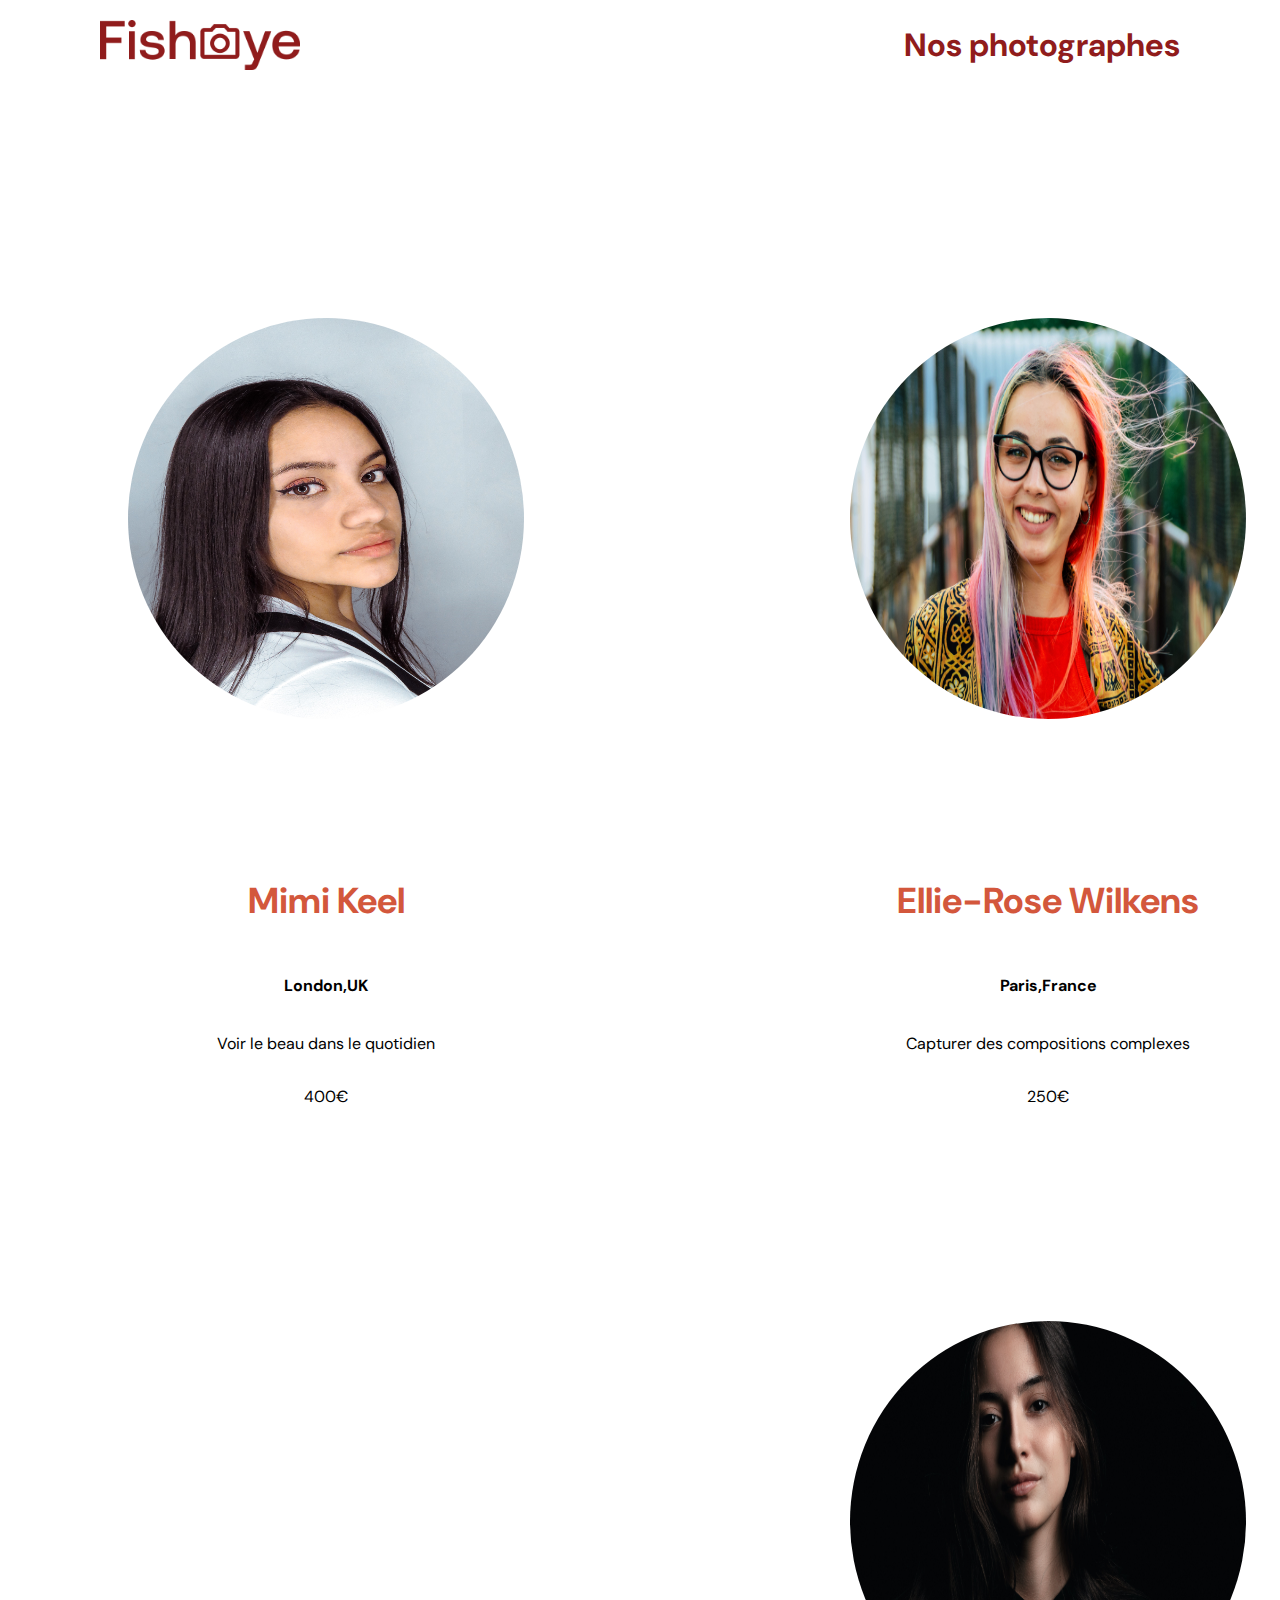
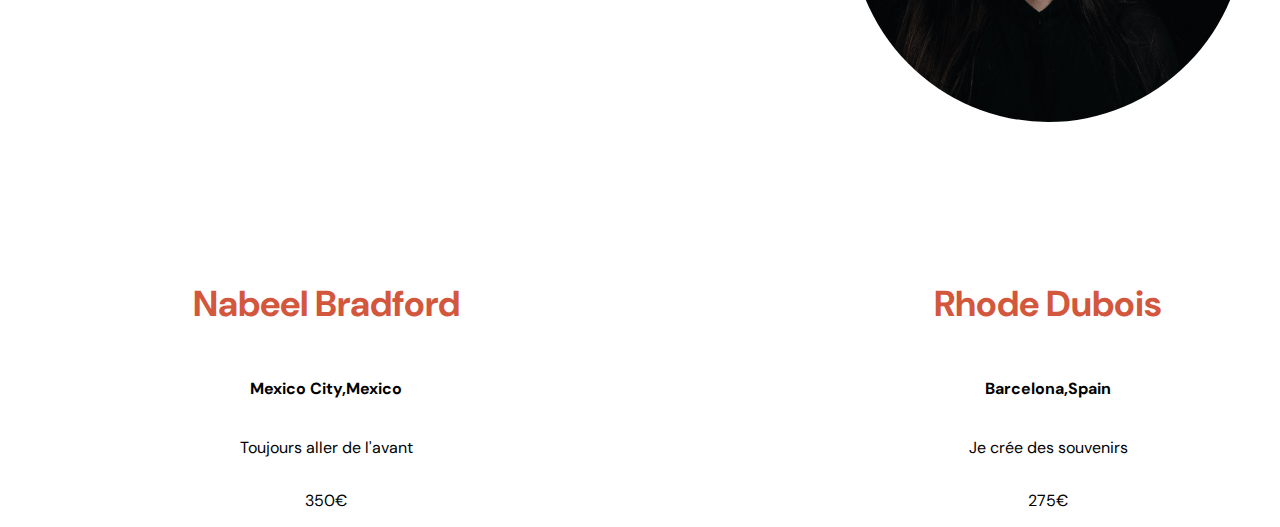
==== index.html @ 79b83bb4 "add css and js fatch api" ====
<!DOCTYPE html>
<html lang="fr">
  <head>
    <link href="css/style.css" rel="stylesheet" type="text/css" />
    <meta charset="utf-8">
    <link rel="icon" type="image/png" href="assets/favicon.png">
    <link href="https://fonts.googleapis.com/css?family=DM+Sans&display=swap" rel="stylesheet">
    <title>Fisheye</title>
  </head>
  <body>
    <header>
        <img src="assets/images/logo.png" class="logo" alt="fisheye logo"/>
        <h1>Nos photographes</h1>
    </header>
    <main id="main">
        <div class="photographer_section"></div>
    </main>
    <script src="scripts\services\api\httpClient.js"></script>
    <script src="scripts/templates/photographer.js"></script>
    <script src="scripts/pages/index.js"></script>
  </body>
</html>
---- css/style.css ----
@import url("photographer.css");

body {
    font-family: "DM Sans", sans-serif;
    margin: 0;
}


header {
    display: flex;
    flex-direction: row;
    justify-content: space-between;
    align-items: center;
    height: 90px;
}

h1 {
    color: #901C1C;
    margin-right: 100px;
}

.logo {
    height: 50px;
    margin-left: 100px;
}

.photographer_section {
    display: grid;
    grid-template-columns: 1fr 1fr 1fr;
    gap: 70px;
    margin-top: 100px;
}

.photographer_section article {
    justify-self: center;
    display: flex;
    justify-content: center;
    align-items: center;
    flex-direction: column;
}

.photographer_section article h2 {
    color: #D3573C;
    font-size: 36px;
}

.photographer_section article img {
    height: 230px;
    width: 230px;
    transform: scale(2);
}
.card-container{ display: flex;
    flex-direction: column;
    flex-wrap: nowrap;
    align-content: stretch;
    justify-content: space-evenly;
    align-items: center;}
.img-container{   
    border-radius: 50%;
    overflow: hidden;
    padding: 83px;
    margin: 8rem;
}
.detail-container{ 
    display: flex;
    flex-direction: column;
    flex-wrap: nowrap;
    align-items: center;}
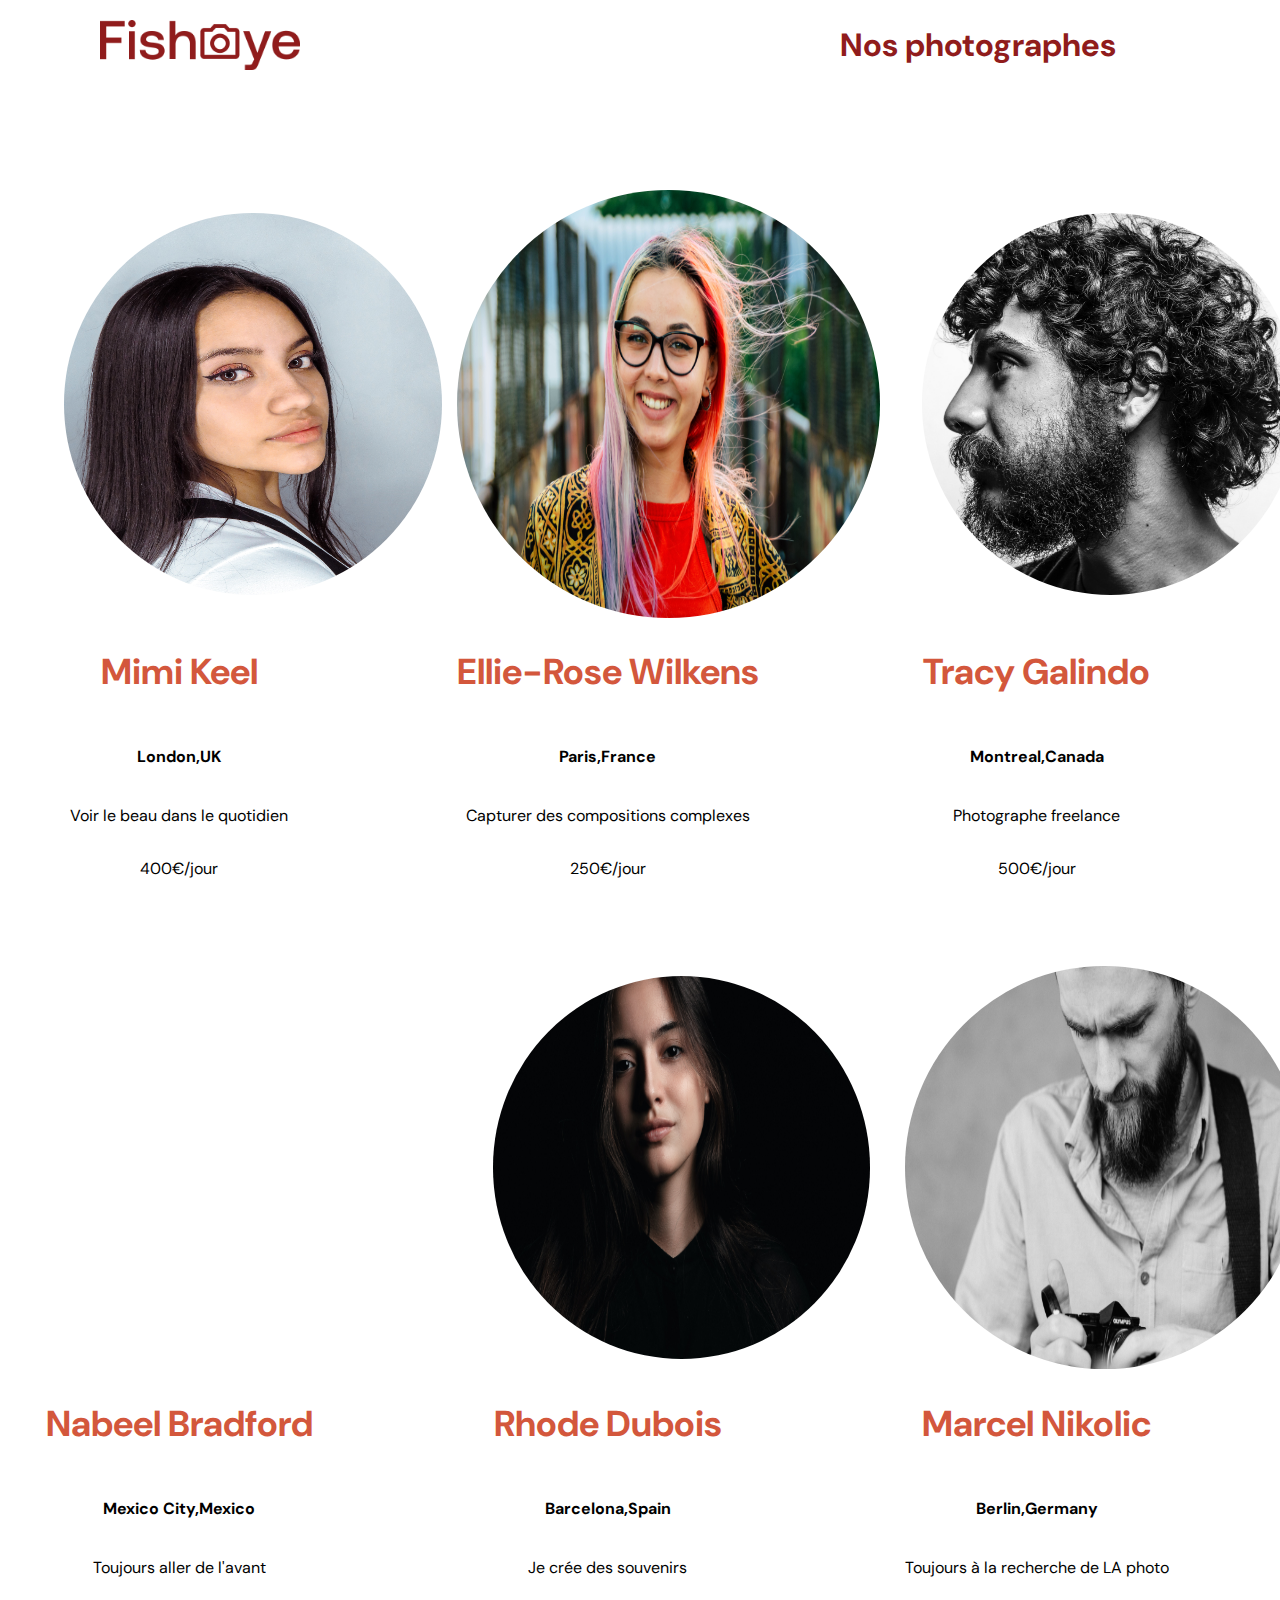
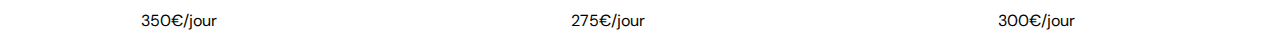
==== commit 03a10b26: "add css and js pour page Accueil" ====
--- a/index.html
+++ b/index.html
@@ -15,8 +15,9 @@
     <main id="main">
         <div class="photographer_section"></div>
     </main>
-    <script src="scripts\services\api\httpClient.js"></script>
+    <!-- <script src="scripts\services\api\httpClient.js"></script>
     <script src="scripts/templates/photographer.js"></script>
-    <script src="scripts/pages/index.js"></script>
+    <script src="scripts/pages/controllers/index.js"></script> -->
+    <script src="scripts/pages/app.js" type="module"></script>
   </body>
 </html>
--- a/css/style.css
+++ b/css/style.css
@@ -3,6 +3,10 @@
 body {
     font-family: "DM Sans", sans-serif;
     margin: 0;
+    max-width: 95%;
+height: auto;
+display: flex;
+flex-direction: column;
 }
 
 
@@ -58,8 +62,8 @@
 .img-container{   
     border-radius: 50%;
     overflow: hidden;
-    padding: 83px;
-    margin: 8rem;
+    padding: 32%;
+    margin: auto;
 }
 .detail-container{ 
     display: flex;
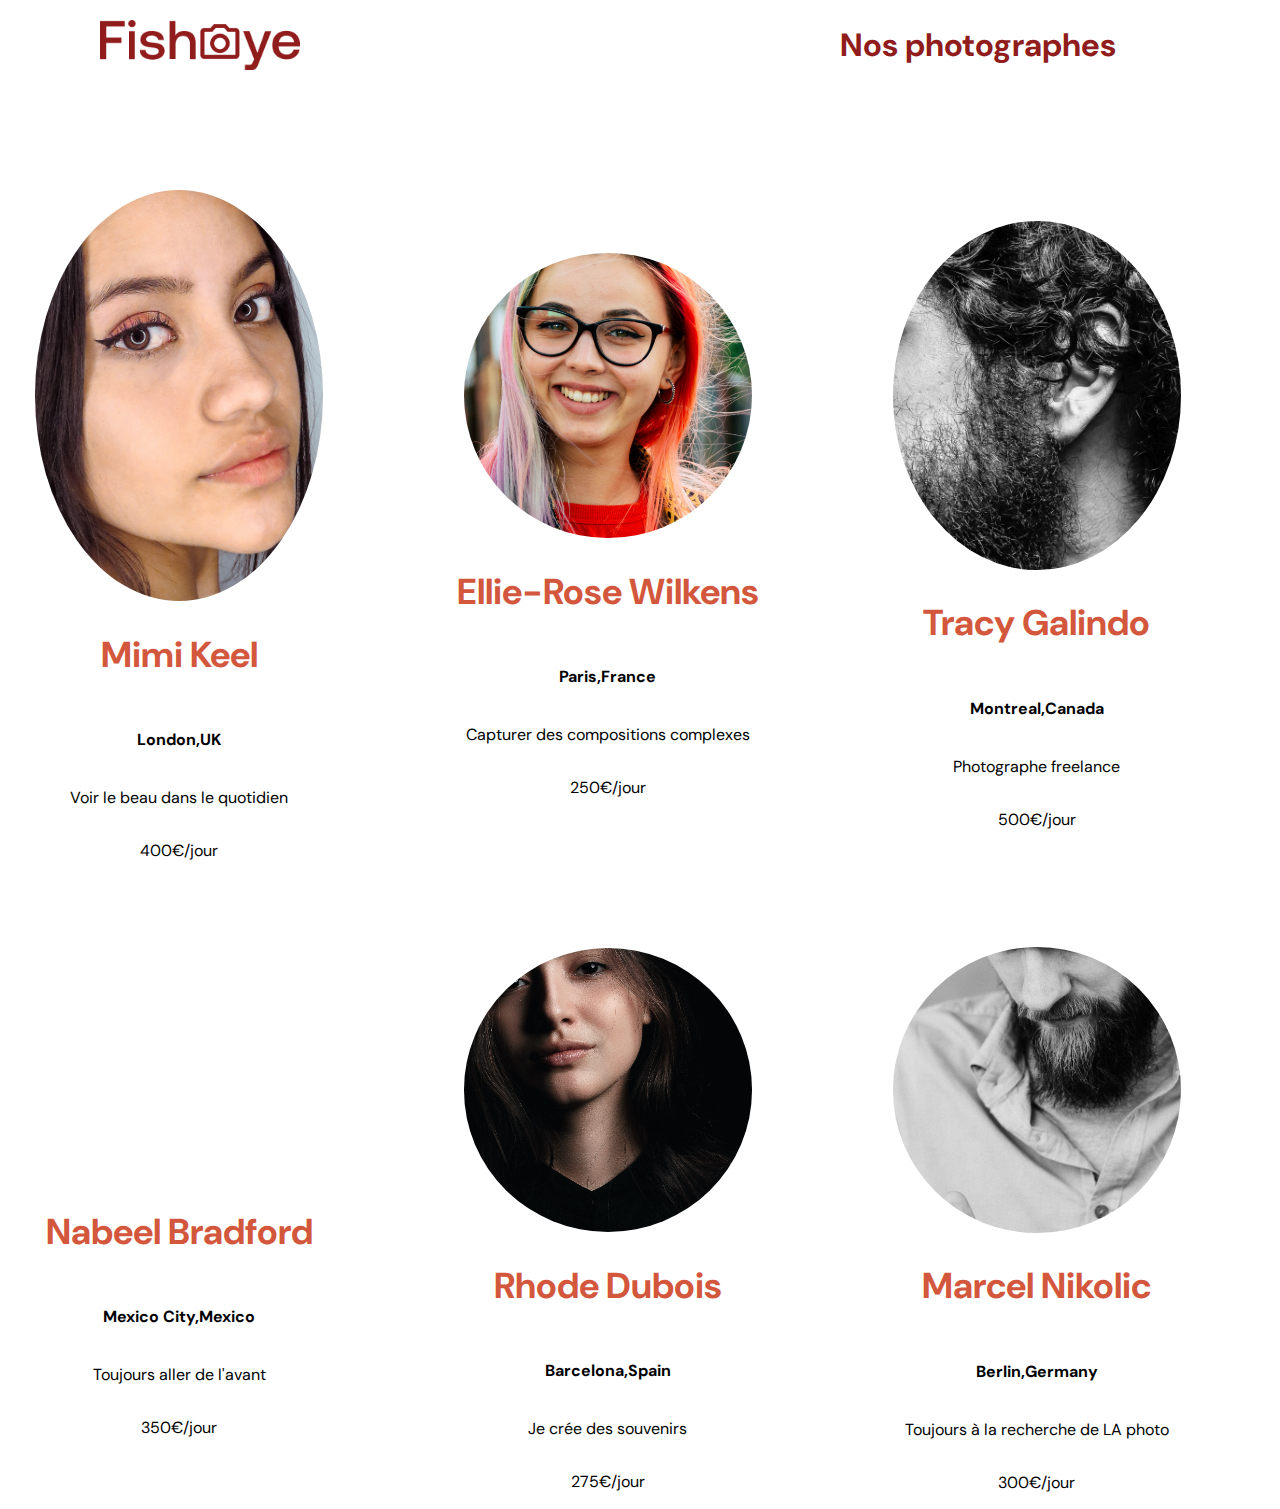
==== commit e6b1365f: "Completed _likePartiale" ====
--- a/index.html
+++ b/index.html
@@ -7,7 +7,7 @@
     <link href="https://fonts.googleapis.com/css?family=DM+Sans&display=swap" rel="stylesheet">
     <title>Fisheye</title>
   </head>
-  <body>
+  <body id="root">
     <header>
         <img src="assets/images/logo.png" class="logo" alt="fisheye logo"/>
         <h1>Nos photographes</h1>
@@ -17,7 +17,10 @@
     </main>
     <!-- <script src="scripts\services\api\httpClient.js"></script>
     <script src="scripts/templates/photographer.js"></script>
-    <script src="scripts/pages/controllers/index.js"></script> -->
-    <script src="scripts/pages/app.js" type="module"></script>
+    <script src="scripts/pages/controllers/index.js"></script>
+    <script src="./scripts/pages/app.js"></script>-->
+<script type="module" src="./scripts/pages/app.js">
+</script>
+
   </body>
 </html>
--- a/css/style.css
+++ b/css/style.css
@@ -43,30 +43,116 @@
     flex-direction: column;
 }
 
+h2,
 .photographer_section article h2 {
     color: #D3573C;
     font-size: 36px;
 }
 
-.photographer_section article img {
-    height: 230px;
-    width: 230px;
+/* .photographer_section article img {
+    height: 250px;
+    width: 250px;
     transform: scale(2);
-}
+} */
+
 .card-container{ display: flex;
     flex-direction: column;
     flex-wrap: nowrap;
     align-content: stretch;
     justify-content: space-evenly;
     align-items: center;}
-.img-container{   
-    border-radius: 50%;
-    overflow: hidden;
-    padding: 32%;
-    margin: auto;
-}
+    article  {
+        display: flex;
+        height: 100%;
+        align-items: center;
+        flex-wrap: nowrap;
+        justify-content: space-between;
+        flex-direction: row-reverse;
+    }
+    article img {
+width: 98%;
+        height: auto;
+        transform: scale(4);
+        display: block;
+    }
+    .img-container {
+        border-radius: 50%;
+        overflow: hidden;
+        padding: 5rem 3rem;
+        height: auto;
+        width: 12rem;
+        margin: 0rem;
+    }
 .detail-container{ 
     display: flex;
     flex-direction: column;
     flex-wrap: nowrap;
     align-items: center;}
+
+    .galleryImg-container img ,video{
+      
+        width: 100%;
+        height: 100%;
+        object-fit: cover;
+        }
+        
+    section#gallery {
+        display: flex;
+        flex-direction: row;
+        flex-wrap: wrap;
+        justify-content: space-evenly;
+        align-items: center;
+    }
+    .galleryImg-container {
+        width: 28%;
+        height: 23rem;
+        margin: 2rem 1rem;
+        }
+
+
+        #menu {
+
+            height: 1rem;
+            font-size: 20px;
+            font-weight: bold;
+            width: 32%;
+            margin: 8rem;
+        }
+
+        #menu div {
+            display: flex;
+            flex-direction: row;
+        }
+
+        #select_tri {
+            font-size: 20px;
+            font-weight: bold;
+            color: white;
+            padding: 11px;
+            width: 200px;
+            height: 90px;
+            border: none;
+            background-color: #901C1C;
+            border-radius: 5px;
+            cursor: pointer;
+        }
+        .like-container {
+            display: flex;
+            flex-direction: row;
+            justify-content: space-between;
+            width: 100%;
+            align-items: center;
+        }
+
+        .hart-like {
+            font-size: 1.7rem;
+            cursor: pointer;
+        }
+
+        #like {
+            display: flex;
+            flex-direction: row;
+            justify-content: space-between;
+            width: 15%;
+            align-items: center;
+        }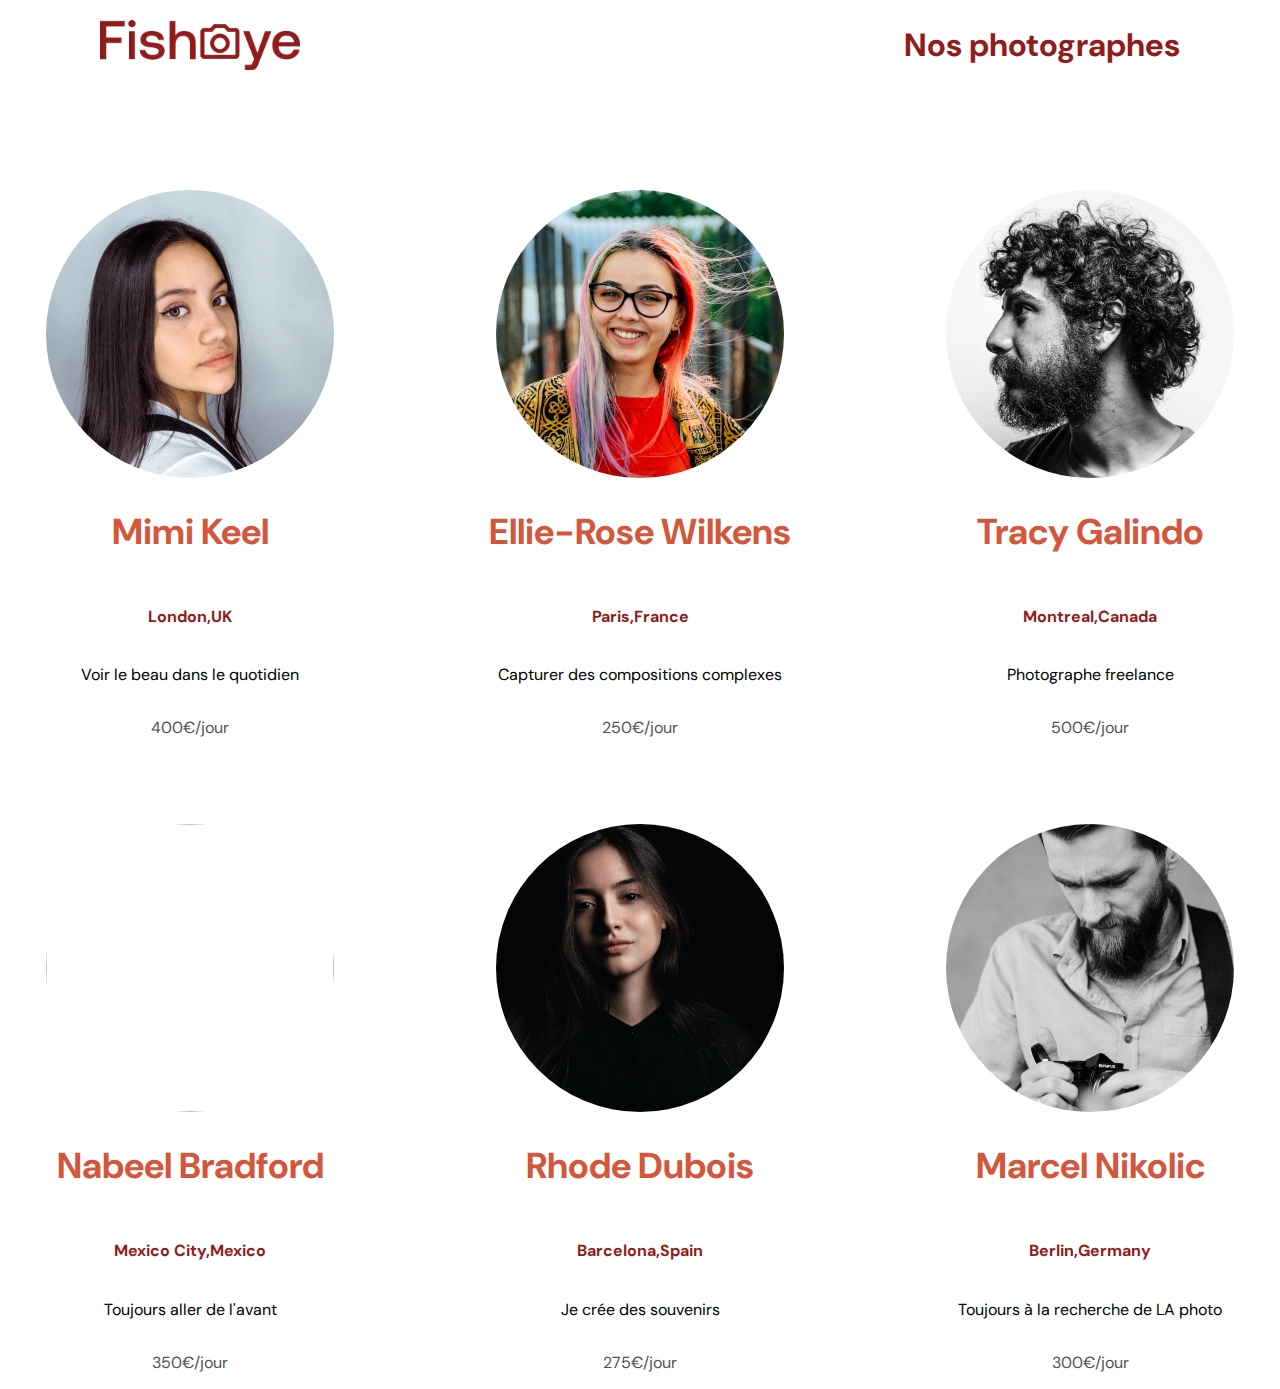
==== commit 84639b44: "fin projet 6" ====
--- a/index.html
+++ b/index.html
@@ -15,10 +15,7 @@
     <main id="main">
         <div class="photographer_section"></div>
     </main>
-    <!-- <script src="scripts\services\api\httpClient.js"></script>
-    <script src="scripts/templates/photographer.js"></script>
-    <script src="scripts/pages/controllers/index.js"></script>
-    <script src="./scripts/pages/app.js"></script>-->
+  
 <script type="module" src="./scripts/pages/app.js">
 </script>
 
--- a/css/style.css
+++ b/css/style.css
@@ -3,19 +3,22 @@
 body {
     font-family: "DM Sans", sans-serif;
     margin: 0;
-    max-width: 95%;
 height: auto;
 display: flex;
 flex-direction: column;
+align-items: center;
+justify-content: center;
+  max-width: 1480px;
 }
 
 
 header {
-    display: flex;
-    flex-direction: row;
-    justify-content: space-between;
-    align-items: center;
-    height: 90px;
+	display: flex;
+	flex-direction: row;
+	justify-content: space-between;
+	align-items: center;
+	height: 90px;
+	width: 100%;
 }
 
 h1 {
@@ -33,17 +36,18 @@
     grid-template-columns: 1fr 1fr 1fr;
     gap: 70px;
     margin-top: 100px;
+    width: 100%;
 }
 
 .photographer_section article {
     justify-self: center;
     display: flex;
-    justify-content: center;
-    align-items: center;
-    flex-direction: column;
-}
-
-h2,
+    justify-content: space-between;
+    align-items: center;
+    flex-direction: column;
+}
+
+/* h2, */
 .photographer_section article h2 {
     color: #D3573C;
     font-size: 36px;
@@ -68,20 +72,21 @@
         flex-wrap: nowrap;
         justify-content: space-between;
         flex-direction: row-reverse;
+        width: 97%;
     }
     article img {
-width: 98%;
-        height: auto;
-        transform: scale(4);
-        display: block;
+/* width: 98%; */
+/* height: auto; */
+/* transform: scale(4); */
+width: 100%;
+height: 100%;
+object-fit: cover;
     }
     .img-container {
+        height: 18rem;
+        width: 18rem;
         border-radius: 50%;
         overflow: hidden;
-        padding: 5rem 3rem;
-        height: auto;
-        width: 12rem;
-        margin: 0rem;
     }
 .detail-container{ 
     display: flex;
@@ -89,13 +94,16 @@
     flex-wrap: nowrap;
     align-items: center;}
 
-    .galleryImg-container img ,video{
-      
-        width: 100%;
-        height: 100%;
-        object-fit: cover;
-        }
-        
+  .galleryImg-container img,
+  video {
+      width: 100%;
+      height: 100%;
+      object-fit: cover;
+    border-radius: 9px;
+    box-shadow: grey 3px 2px 15px 1px;
+    cursor: pointer;
+
+        }
     section#gallery {
         display: flex;
         flex-direction: row;
@@ -103,50 +111,81 @@
         justify-content: space-evenly;
         align-items: center;
     }
-    .galleryImg-container {
-        width: 28%;
-        height: 23rem;
-        margin: 2rem 1rem;
-        }
-
-
+        .galleryImg-container {
+            width: 30%;
+            height: 25rem;
+            margin: 3rem 1rem;
+        }
         #menu {
 
             height: 1rem;
             font-size: 20px;
             font-weight: bold;
-            width: 32%;
-            margin: 8rem;
-        }
-
-        #menu div {
+            position: relative;
+            right: 31%;
+            width: 22%;
+            margin-top: 4rem;
+            margin-bottom: 7rem;
+        }
+
+        #menu>div {
             display: flex;
             flex-direction: row;
-        }
-
+            justify-content: space-between;
+            align-items: flex-start;
+        }
+        label {
+            width: 100%;
+        }
         #select_tri {
             font-size: 20px;
             font-weight: bold;
             color: white;
             padding: 11px;
-            width: 200px;
             height: 90px;
             border: none;
-            background-color: #901C1C;
             border-radius: 5px;
             cursor: pointer;
-        }
+            display: flex;
+            flex-direction: column;
+            align-items: flex-start;
+
+            width: 100%;
+            }
+
+            #select {
+                border-bottom: 2px solid white;
+                display: flex;
+                flex-direction: row;
+                justify-content: space-between;
+                width: 100%;
+                margin-bottom: 4px;
+                padding: 3px;
+                background-color: #901C1C;
+            }
+
+            .title {}
+
+            .date {
+                border-bottom: 2px solid white;
+                width: 100%;
+                margin-bottom: 4px;
+                padding: 3px;
+          }
         .like-container {
             display: flex;
             flex-direction: row;
             justify-content: space-between;
             width: 100%;
             align-items: center;
+            font-size: 1.2rem;
         }
 
         .hart-like {
-            font-size: 1.7rem;
+            font-size: 1.9rem;
             cursor: pointer;
+            color: #901c1c;
+            margin-left: 5px;
         }
 
         #like {
@@ -155,4 +194,135 @@
             justify-content: space-between;
             width: 15%;
             align-items: center;
-        }+        }
+.like-total {
+    display: flex;
+    flex-direction: row;
+    background-color: #db8876;
+    position: fixed;
+    z-index: 20;
+    justify-items: space-between;
+    align-items: center;
+    justify-content: space-around;
+
+    font-size: 1.5rem;
+    width: 16%;
+    flex-wrap: wrap;
+    text-align: center;
+    right: 6rem;
+    bottom: 1rem;
+    border-radius: 5px;
+}
+
+.total-like {
+    font-size: 1.8rem;
+    padding: 0;
+}
+.circuit {
+    font-size: 1.9rem;
+    cursor: pointer;
+    color: #901c1c;
+    margin-left: 5px;
+    position: absolute;
+    top: 40%;
+    right: 8rem;
+}
+
+.close {
+    font-size: 3.9rem;
+    cursor: pointer;
+    color: #901c1c;
+    margin-left: 5px;
+    position: absolute;
+    right: 5%;
+    bottom: 91%;
+}
+
+.img-lightbox {
+    overflow: hidden;
+    width: 100%;
+    display: flex;
+    flex-direction: column;
+    justify-content: center;
+    align-items: center;
+    border: 1px solid red;
+    height: 72em;
+}
+
+.modal-lightbox {
+    width: 100%;
+    height: auto;
+    object-fit: cover;
+}
+
+#dialog {
+    display: flex;
+    flex-direction: column;
+    justify-content: space-around;
+    align-items: center;
+    position: relative;
+    border: 1px solid aqua;
+    width: 100%;
+
+}
+
+.next {
+    right: 5%;
+
+}
+
+.previous {
+    left: 5%;
+
+}
+
+.modal-contend {
+    height: 86rem;
+    object-fit: cover;
+	width: 100%;
+	position: absolute;
+
+	scale: 0.7;
+}
+
+#title_lightbox {
+    position: relative;
+    right: 35%;
+}
+.lightbox {
+    margin: auto;
+    flex-direction: row;
+    display: none;
+    width: 100%;
+}
+#main {
+    display: flex;
+    flex-direction: column;
+    justify-content: center;
+    align-items: center;
+    width: 100%;
+}
+.error {
+    color: red;
+    text-align: end;
+}
+.succeed {
+    background-color: #db8876;
+    color: ghostwhite;
+    width: 100%;
+    text-align: center;
+    height: 10em;
+    font-size: xx-large;
+}
+h4 {
+    color: #901C1C;
+}
+
+p:nth-child(3) {
+    color: #525252;
+}
+
+.contact_button:hover {
+    background-color: #D3573C;
+    color: black;
+}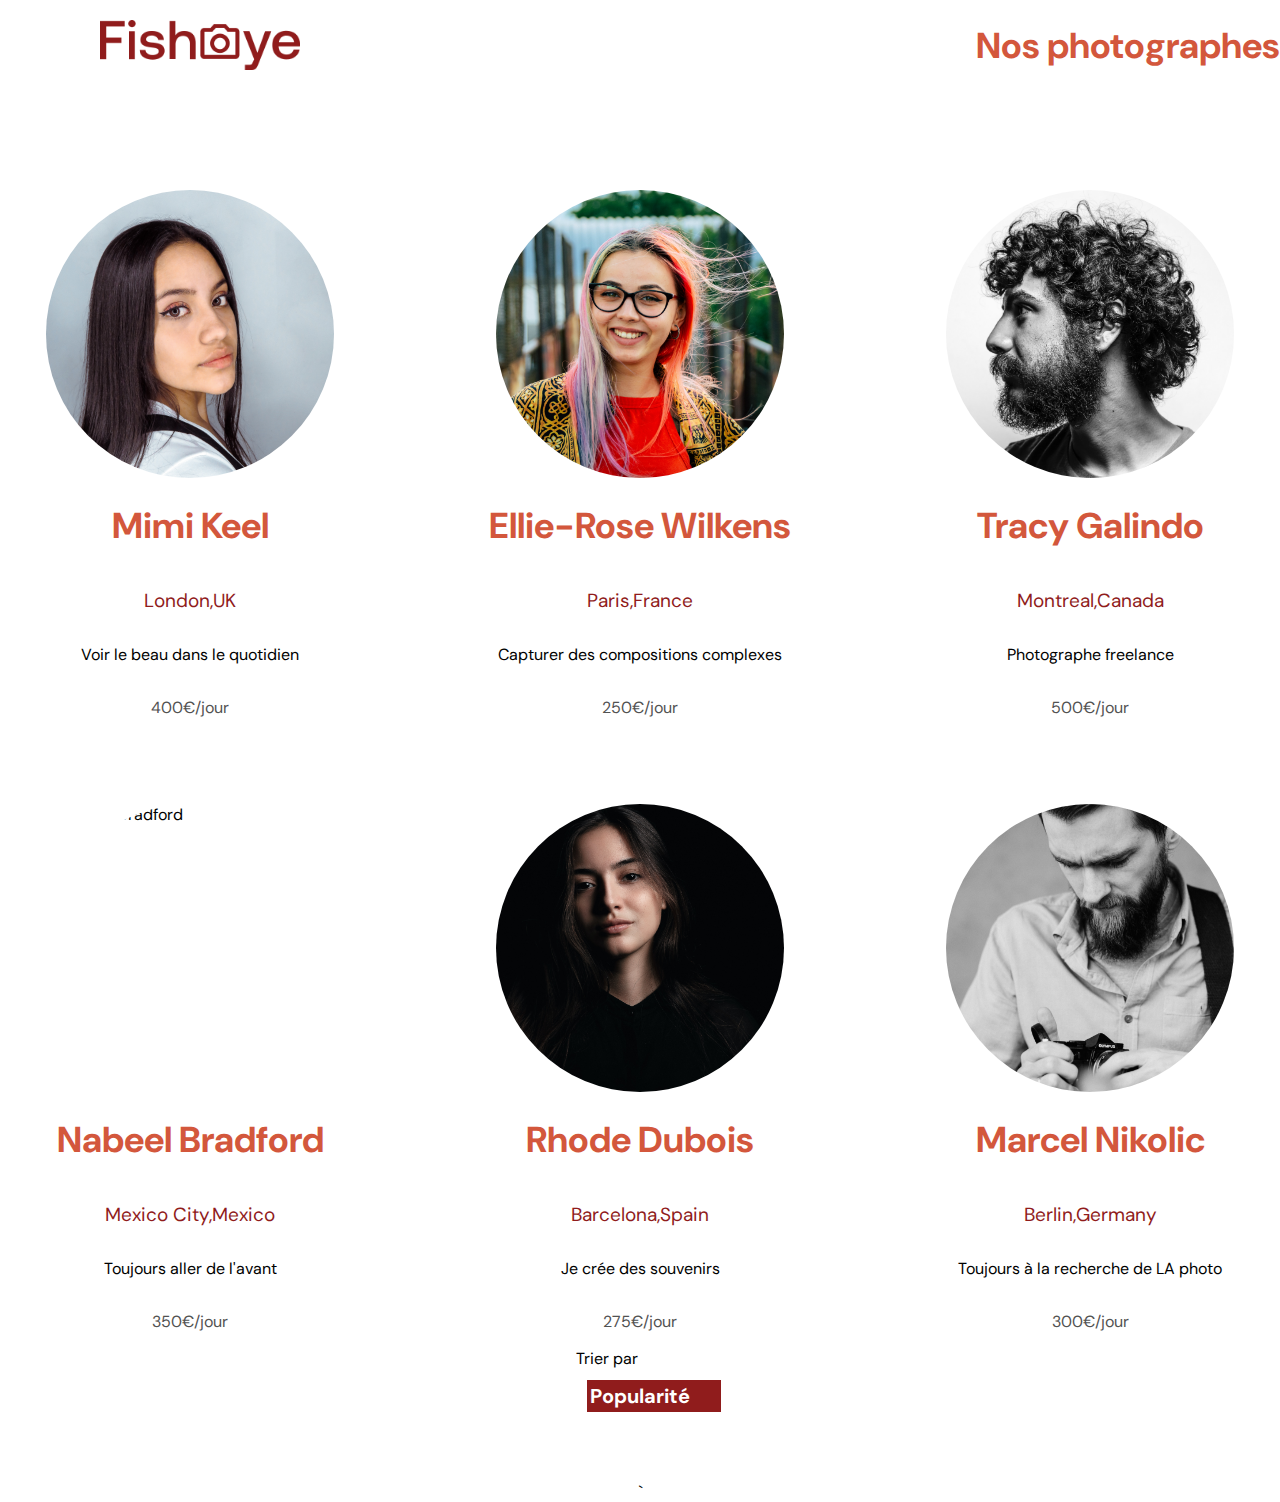
==== commit e0ed86c1: "add Accessibilité web fixd bugs" ====
--- a/index.html
+++ b/index.html
@@ -8,16 +8,29 @@
     <title>Fisheye</title>
   </head>
   <body id="root">
-    <header>
-        <img src="assets/images/logo.png" class="logo" alt="fisheye logo"/>
-        <h1>Nos photographes</h1>
+    <header role="header">
+      <img src="assets/images/logo.png" class="logo" alt="Fisheye Home page" aria-label="logo" />
+      <h1>Nos photographes</h1>
     </header>
-    <main id="main">
+    <main id="main" role="main">
         <div class="photographer_section"></div>
     </main>
   
 <script type="module" src="./scripts/pages/app.js">
 </script>
+<div>
+  <label for="menu-tri">Trier par</label>
+  <div name="menu-tri" id="select_tri" aria-label="Order by" aria-describedby="menu">
+    <div class="popularity" id="select" role="option" aria-selected="true">Popularité
+      <span id="open-options" role="button" aria-expanded="false" aria-haspopup="listbox" tabindex="0"><i
+          class="fa-solid fa-chevron-down"></i>
+      </span>
+
+    </div>
+    <div class="date" role="option" aria-selected="false">Date</div>
+    <div class="title" role="option" aria-selected="false">Titre</div>
+  </div>
+</div>`
 
   </body>
 </html>
--- a/css/style.css
+++ b/css/style.css
@@ -22,8 +22,8 @@
 }
 
 h1 {
-    color: #901C1C;
-    margin-right: 100px;
+    color: #D3573C;
+    font-size: 36px;
 }
 
 .logo {
@@ -48,7 +48,7 @@
 }
 
 /* h2, */
-.photographer_section article h2 {
+.photographer_section article h1 {
     color: #D3573C;
     font-size: 36px;
 }
@@ -245,7 +245,6 @@
     flex-direction: column;
     justify-content: center;
     align-items: center;
-    border: 1px solid red;
     height: 72em;
 }
 
@@ -286,9 +285,16 @@
 }
 
 #title_lightbox {
-    position: relative;
-    right: 35%;
-}
+    position: absolute;
+    left: 15.54%;
+    bottom: 1.86%;
+    font-family: 'DM Sans';
+    font-style: normal;
+    font-weight: 400;
+    font-size: 24px;
+    line-height: 31px;
+    color: #911C1C;
+    }
 .lightbox {
     margin: auto;
     flex-direction: row;
@@ -325,4 +331,21 @@
 .contact_button:hover {
     background-color: #D3573C;
     color: black;
+}
+.video {
+    height: 86rem;
+    object-fit: cover;
+    width: 100%;
+    position: absolute;
+    scale: 0.7;
+}
+#city {
+
+    font-family: 'DM Sans';
+    font-style: normal;
+    font-weight: 400;
+    font-size: 19px;
+    line-height: 17px;
+    text-align: center;
+    color: #901C1C;
 }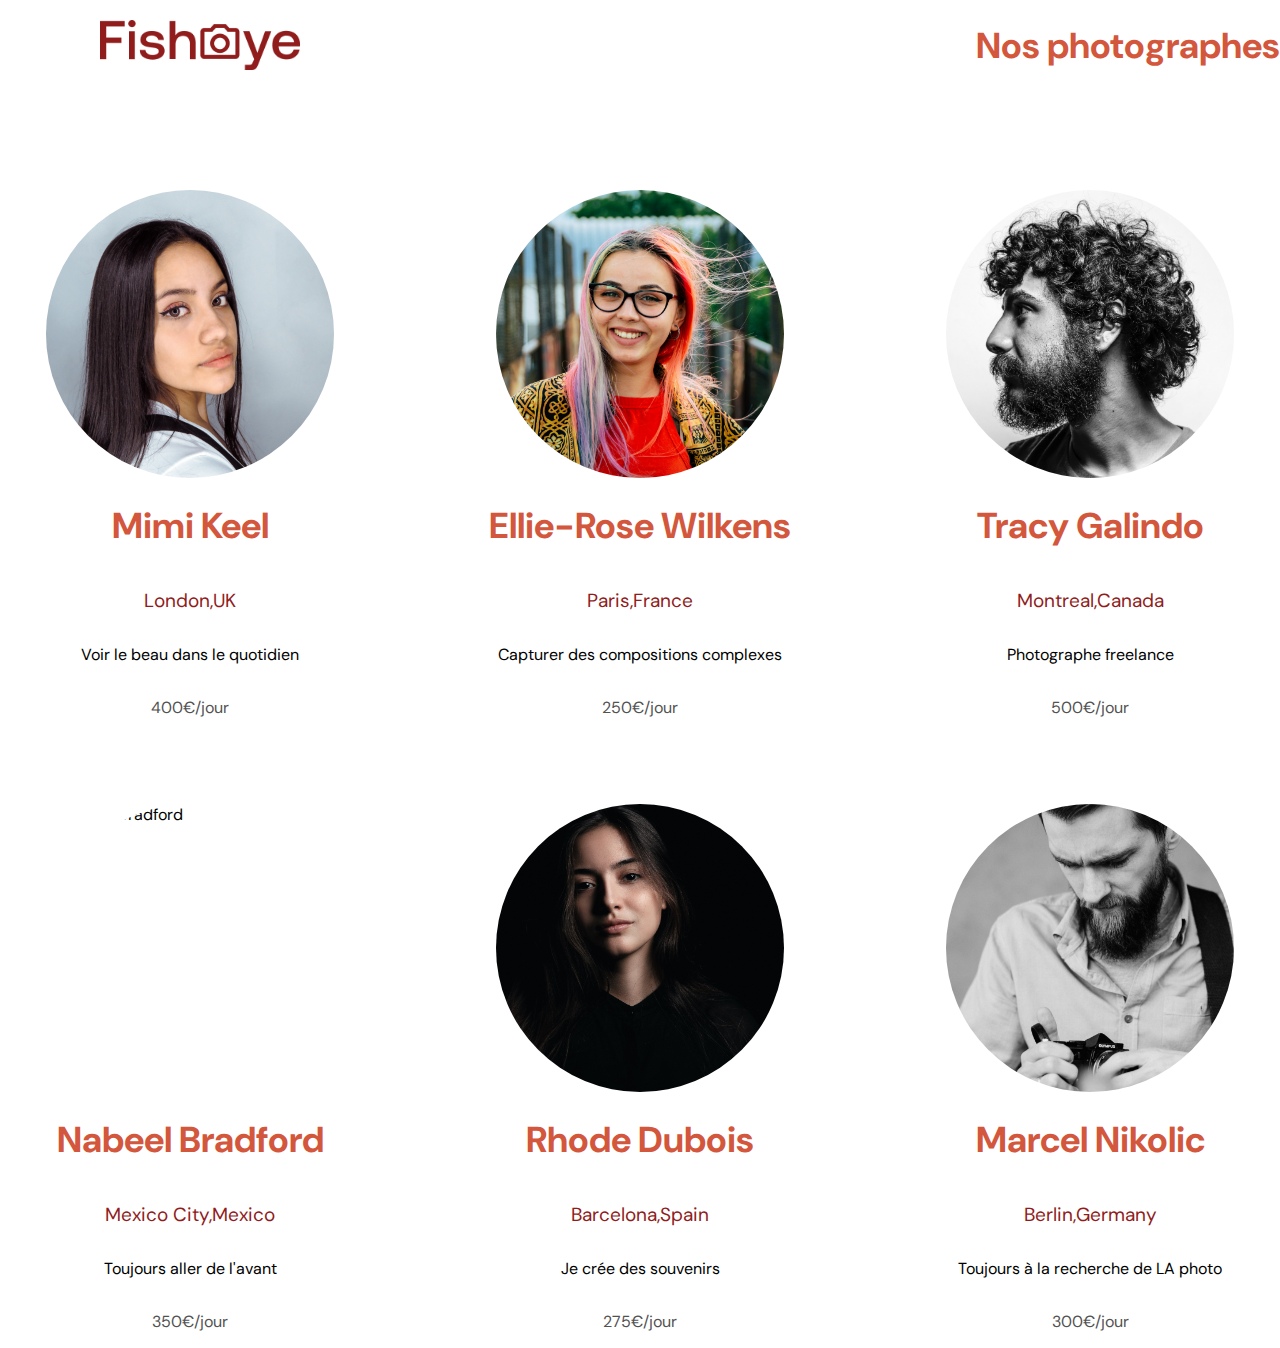
==== commit 81a53c6d: "add Accessibilité web fin" ====
--- a/index.html
+++ b/index.html
@@ -18,19 +18,7 @@
   
 <script type="module" src="./scripts/pages/app.js">
 </script>
-<div>
-  <label for="menu-tri">Trier par</label>
-  <div name="menu-tri" id="select_tri" aria-label="Order by" aria-describedby="menu">
-    <div class="popularity" id="select" role="option" aria-selected="true">Popularité
-      <span id="open-options" role="button" aria-expanded="false" aria-haspopup="listbox" tabindex="0"><i
-          class="fa-solid fa-chevron-down"></i>
-      </span>
 
-    </div>
-    <div class="date" role="option" aria-selected="false">Date</div>
-    <div class="title" role="option" aria-selected="false">Titre</div>
-  </div>
-</div>`
 
   </body>
 </html>
--- a/css/style.css
+++ b/css/style.css
@@ -348,4 +348,25 @@
     line-height: 17px;
     text-align: center;
     color: #901C1C;
+}
+#sum_likes {
+
+    font-family: 'DM Sans';
+    font-style: normal;
+    font-weight: 500;
+    font-size: 24px;
+    line-height: 31px;
+    text-align: right;
+    color: #000000;
+}
+
+#Price {
+
+    font-family: 'DM Sans';
+    font-style: normal;
+    font-weight: 500;
+    font-size: 26px;
+    line-height: 31px;
+    text-align: right;
+    color: #000000;
 }